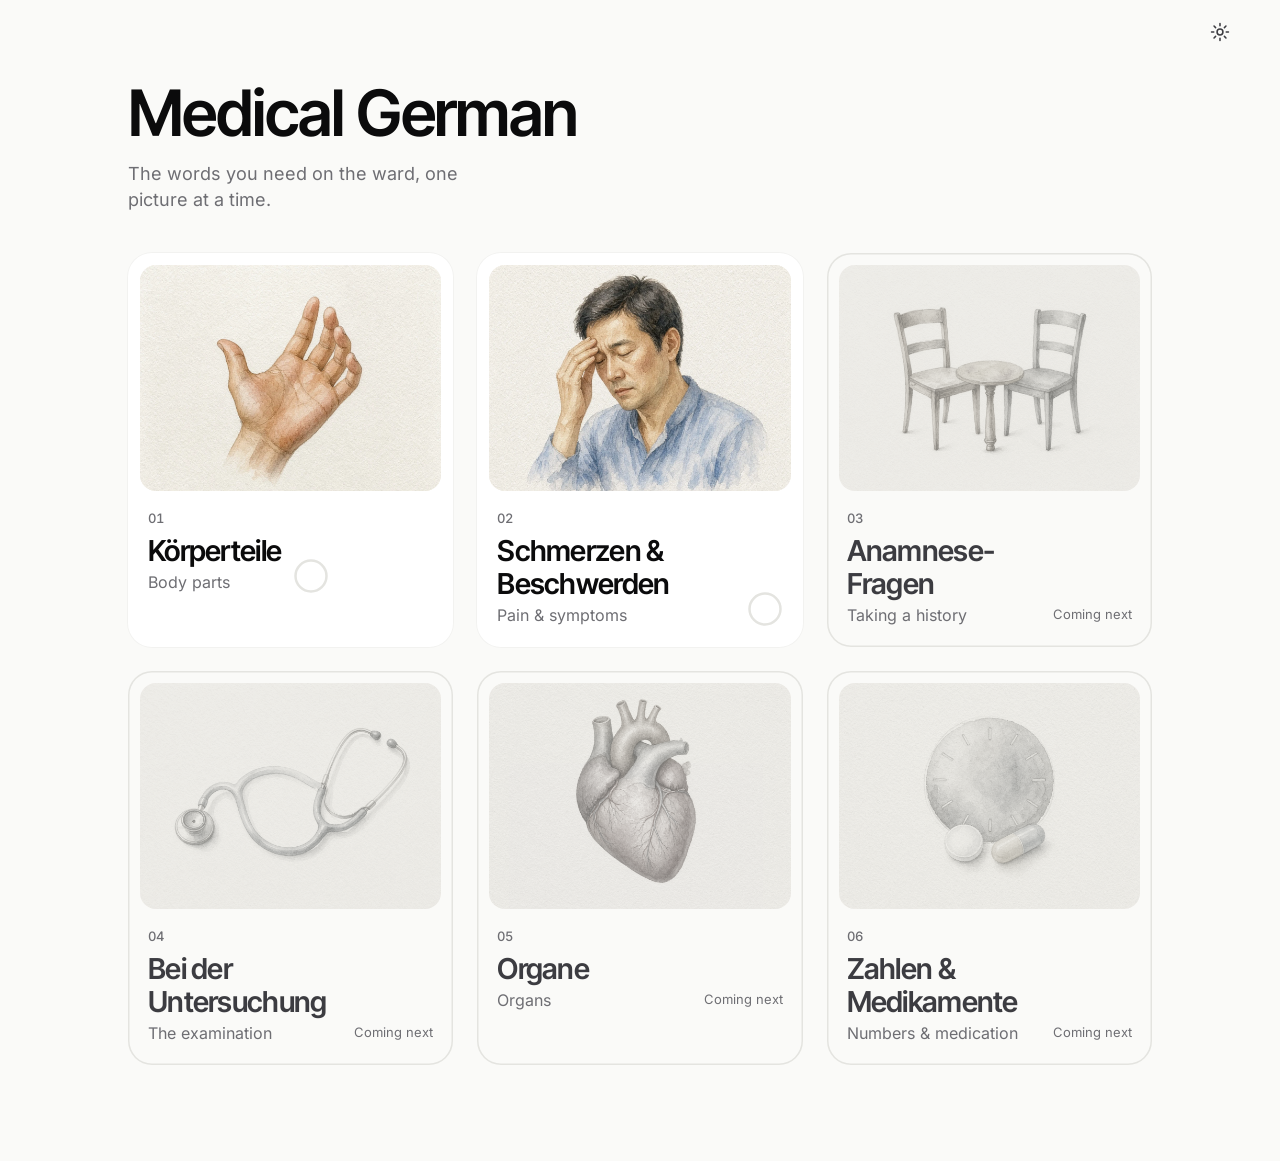
==== index.html @ f3da3a1e "Medical German A1: Module 1 Körperteile + Module 2 Schmerzen & Beschwerden" ====
<!doctype html>
<html lang="en" data-theme="light">
<head>
<meta charset="utf-8">
<meta name="viewport" content="width=device-width, initial-scale=1, viewport-fit=cover">
<title>Medical German</title>
<meta name="description" content="Medical German A1: body parts and the first words on the ward.">
<meta name="theme-color" content="#FAFAF8">
<meta name="color-scheme" content="light dark">
<link rel="manifest" href="manifest.webmanifest">
<link rel="icon" type="image/png" sizes="32x32" href="icons/favicon-32.png">
<link rel="apple-touch-icon" href="icons/apple-touch-icon.png">
<meta name="apple-mobile-web-app-capable" content="yes">
<meta name="apple-mobile-web-app-title" content="Med German">
<link rel="stylesheet" href="css/app.css?v=33c0869d4e">
<script>
/* theme before first paint (no flash) */
(function(){try{var s=JSON.parse(localStorage.getItem('medA1.v1')||'{}').settings||{};var d=s.theme==='dark'||((!s.theme||s.theme==='system')&&matchMedia('(prefers-color-scheme: dark)').matches);document.documentElement.setAttribute('data-theme',d?'dark':'light');}catch(e){}})();
</script>
</head>
<body>
<div id="app"></div>
<div id="toast" role="status" aria-live="polite"></div>
<noscript><p style="padding:48px;font:17px system-ui">This app needs JavaScript.</p></noscript>
<script src="js/app.js?v=33c0869d4e"></script>
</body>
</html>
---- css/app.css ----
/* Medical German A1 — design system (Apple × SpaceX × Tesla). Tokens per plan §5. */
@font-face{font-family:"Inter";src:url("../fonts/inter.woff2") format("woff2");font-weight:100 900;font-style:normal;font-display:swap}
@font-face{font-family:"Inter Tight";src:url("../fonts/inter-tight.woff2") format("woff2");font-weight:100 900;font-style:normal;font-display:swap}

:root{
  --bg:#FAFAF8;--surface:#FFFFFF;--surface-2:#F2F2EF;--hairline:#E4E4E0;
  --ink-1:#0B0B0C;--ink-2:#3C3C41;--ink-3:#6E6E73;
  --accent:#0A5BFF;--accent-tint:rgba(10,91,255,.08);--accent-tint-2:rgba(10,91,255,.14);
  --ok:#12825A;--ok-tint:rgba(18,130,90,.10);--err:#C2372E;--err-tint:rgba(194,55,46,.09);
  --paper:#F6F3EC;
  --a-der:#3A6BC0;--a-das:#2F8A5B;--a-die:#C4463D;--a-pl:#B8862B;
  --shadow-sheet:0 1px 2px rgba(0,0,0,.04),0 8px 24px rgba(0,0,0,.04);
  --ease:cubic-bezier(.2,0,0,1);--ease-sheet:cubic-bezier(.32,.72,0,1);--ease-exit:cubic-bezier(.4,0,1,1);
  --spring:linear(0,.0094 1.1%,.0372 2.3%,.1475 4.8%,.5713 12.3%,.7714 16.7%,.8963 21.2%,.9634 25.4%,1.0018 30.1%,1.0176 35.2%,1.0141 43.8%,1.0018 60.7%,.9995 76.6%,1);
  --r-ctl:12px;--r-card:24px;--r-sheet:28px;
  --pad:24px;--maxw:1120px;--cardw:720px;
  --scale:1;
  --fs-dxl:calc(48px*var(--scale));--fs-dl:calc(40px*var(--scale));--fs-title:calc(28px*var(--scale));
  --fs-head:calc(21px*var(--scale));--fs-body:calc(17px*var(--scale));--fs-call:calc(15px*var(--scale));--fs-cap:calc(13px*var(--scale));
  color-scheme:light;
}
@media (min-width:768px){:root{--pad:48px;--fs-dxl:calc(72px*var(--scale));--fs-dl:calc(56px*var(--scale));--fs-title:calc(34px*var(--scale));--fs-head:calc(22px*var(--scale));--fs-body:calc(18px*var(--scale));--fs-call:calc(16px*var(--scale))}}
@media (min-width:1200px){:root{--fs-dxl:calc(88px*var(--scale));--fs-dl:calc(64px*var(--scale));--fs-title:calc(36px*var(--scale));--fs-head:calc(24px*var(--scale))}}

html[data-theme="dark"]{
  --bg:#000000;--surface:#0E0E10;--surface-2:#17171A;--hairline:#26262A;
  --ink-1:#F5F5F7;--ink-2:#C7C7CC;--ink-3:#8E8E93;
  --accent:#3D7DFF;--accent-tint:rgba(61,125,255,.16);--accent-tint-2:rgba(61,125,255,.24);
  --ok:#34C38A;--ok-tint:rgba(52,195,138,.18);--err:#FF6B61;--err-tint:rgba(255,107,97,.18);
  --a-der:#6F9BEA;--a-das:#4FB984;--a-die:#EE6F66;--a-pl:#DDB054;
  --shadow-sheet:none;color-scheme:dark;
}
html.teach{--scale:1.2}

*{box-sizing:border-box}
html,body{margin:0;height:100%}
body{background:var(--bg);color:var(--ink-1);font:400 var(--fs-body)/1.45 "Inter",system-ui,-apple-system,"Segoe UI",sans-serif;
  -webkit-font-smoothing:antialiased;-moz-osx-font-smoothing:grayscale;text-rendering:optimizeLegibility;
  -webkit-tap-highlight-color:transparent;overflow-x:hidden;transition:background-color .3s var(--ease),color .3s var(--ease)}
button,input{font:inherit;color:inherit}
button{cursor:pointer;background:none;border:0;padding:0;-webkit-user-select:none;user-select:none;touch-action:manipulation}
:focus{outline:none}
:focus-visible{outline:2px solid var(--accent);outline-offset:3px;border-radius:var(--r-ctl)}
.sr{position:absolute!important;width:1px;height:1px;overflow:hidden;clip:rect(0 0 0 0);white-space:nowrap}
.tnum{font-feature-settings:"tnum" 1}
.display{font-family:"Inter Tight","Inter",system-ui,sans-serif;font-weight:600;letter-spacing:-.025em}

/* ---------- App frame ---------- */
#app{min-height:100%;min-height:100dvh}
.view{min-height:100dvh;display:flex;flex-direction:column;animation:viewIn .42s var(--ease-sheet) both}
@keyframes viewIn{from{opacity:0;transform:translateY(8px)}to{opacity:1;transform:none}}
.bar{position:sticky;top:0;z-index:20;display:flex;align-items:center;gap:8px;height:64px;padding:0 max(12px,calc(var(--pad) - 12px));
  padding-top:env(safe-area-inset-top);box-sizing:content-box;background:color-mix(in srgb,var(--bg) 86%,transparent);
  -webkit-backdrop-filter:saturate(180%) blur(20px);backdrop-filter:saturate(180%) blur(20px)}
.bar .spacer{flex:1}
.bar-title{font-size:var(--fs-call);color:var(--ink-3);font-weight:500;white-space:nowrap;overflow:hidden;text-overflow:ellipsis}
.icon-btn{width:48px;height:48px;border-radius:50%;display:inline-grid;place-items:center;color:var(--ink-2);
  transition:background-color .2s var(--ease),transform .12s var(--ease),color .2s var(--ease)}
.icon-btn:hover{background:var(--surface-2);color:var(--ink-1)}
.icon-btn:active{transform:scale(.94)}
.icon-btn svg{width:22px;height:22px;stroke:currentColor;fill:none;stroke-width:1.7;stroke-linecap:round;stroke-linejoin:round}
.icon-btn:focus-visible{border-radius:50%}
.pill-flag{font-size:var(--fs-cap);font-weight:500;color:var(--accent);background:var(--accent-tint);border-radius:999px;padding:6px 12px;white-space:nowrap}
.wrap{width:100%;max-width:var(--maxw);margin:0 auto;padding:0 var(--pad)}
.hair{height:2px;background:var(--hairline);position:relative;overflow:hidden;width:100%}
.hair>i{position:absolute;inset:0 auto 0 0;background:var(--accent);width:0;transition:width .42s var(--ease-sheet)}
.press{transition:transform .12s var(--ease),background-color .2s var(--ease),box-shadow .2s var(--ease),color .2s var(--ease),opacity .2s var(--ease)}
.press:active{transform:scale(.97)}

/* ---------- Buttons ---------- */
.btn{min-height:52px;padding:0 22px;border-radius:var(--r-ctl);display:inline-flex;align-items:center;justify-content:center;gap:10px;
  font-weight:500;font-size:var(--fs-body);background:var(--surface-2);color:var(--ink-1)}
.btn:hover{background:color-mix(in srgb,var(--surface-2) 70%,var(--hairline))}
.btn.primary{background:var(--accent-tint);color:var(--accent)}
.btn.primary:hover{background:var(--accent-tint-2)}
.btn.block{width:100%}
.btn svg{width:18px;height:18px;stroke:currentColor;fill:none;stroke-width:1.8;stroke-linecap:round;stroke-linejoin:round}
.btn[disabled]{opacity:.4;pointer-events:none}
.link{color:var(--accent);font-weight:500}

/* ---------- Article dots ---------- */
.dot{display:inline-block;width:.22em;height:.22em;max-width:13px;max-height:13px;min-width:7px;min-height:7px;border-radius:50%;vertical-align:.2em;margin-right:.32em;background:var(--ink-3)}
.dot.der{background:var(--a-der)}.dot.das{background:var(--a-das)}.dot.die{background:var(--a-die)}.dot.pl{background:var(--a-pl)}
html.nodots .dot{display:none}
.art{color:var(--ink-2);font-weight:500}
.noun{color:var(--ink-1)}

/* ---------- Home ---------- */
.home-head{padding:16px 0 40px}
.home-head h1{font-size:var(--fs-dl);line-height:1.04;margin:0}
.home-head p{margin:14px 0 0;color:var(--ink-3);font-size:var(--fs-body);max-width:34ch}
.review{display:flex;align-items:center;gap:16px;width:100%;text-align:left;padding:20px 24px;border-radius:var(--r-card);background:var(--accent-tint);color:var(--ink-1);margin:0 0 32px}
.review:hover{background:var(--accent-tint-2)}
.review b{font-weight:600;font-size:var(--fs-head);display:block;letter-spacing:-.01em}
.review span{color:var(--ink-3);font-size:var(--fs-call)}
.review .go{margin-left:auto;color:var(--accent)}
.review .go svg{width:22px;height:22px;stroke:currentColor;fill:none;stroke-width:1.8;stroke-linecap:round;stroke-linejoin:round;display:block}
.tiles{display:grid;grid-template-columns:repeat(3,1fr);gap:24px;padding-bottom:96px}
.tile{position:relative;display:flex;flex-direction:column;text-align:left;background:var(--surface);border-radius:var(--r-card);padding:12px 12px 20px;
  transition:transform .2s var(--ease),background-color .2s var(--ease)}
html:not([data-theme="dark"]) .tile{box-shadow:0 0 0 1px rgba(0,0,0,.03)}
.tile.ready:hover{transform:translateY(-2px)}
.tile.ready:active{transform:scale(.985)}
.tile .thumb{border-radius:16px;overflow:hidden;background:var(--paper);aspect-ratio:4/3;position:relative}
.tile .thumb img{width:100%;height:100%;object-fit:cover;display:block;transition:transform .6s var(--ease)}
.tile.ready:hover .thumb img{transform:scale(1.02)}
.tile .meta{display:flex;align-items:flex-end;gap:12px;padding:18px 8px 0}
.tile .num{font-size:var(--fs-cap);color:var(--ink-3);font-weight:500;margin-bottom:6px;display:block}
.tile h2{font-size:calc(var(--fs-title)*.8);line-height:1.15;margin:0;font-weight:600}
.tile .en{color:var(--ink-3);font-size:var(--fs-call);margin-top:4px}
.tile .ring{margin-left:auto;flex:none}
.tile.soon{background:transparent;box-shadow:0 0 0 1.5px var(--hairline) inset!important;cursor:default}
.tile.soon .thumb{background:var(--paper)}
.tile.soon .thumb img{filter:grayscale(.85) contrast(.9);opacity:.55}
html[data-theme="dark"] .tile.soon .thumb img{opacity:.45}
.tile.soon h2{color:var(--ink-2)}
.tile.soon .next{margin-left:auto;font-size:var(--fs-cap);color:var(--ink-3);white-space:nowrap;margin-bottom:3px}
@media (max-width:1023px){.tiles{grid-template-columns:repeat(2,1fr)}}
@media (max-width:599px){
  .home-head{padding:4px 0 28px}
  .tiles{grid-template-columns:1fr;gap:12px}
  .tile{flex-direction:row;align-items:center;padding:10px;gap:4px;min-height:104px}
  .tile .thumb{width:112px;flex:none;border-radius:12px}
  .tile .meta{padding:0 8px 0 12px;flex:1;align-items:center}
  .tile h2{font-size:calc(21px*var(--scale))}
  .tile.soon .next{display:none}
}
.ring circle{fill:none;stroke-width:2.5}
.ring .trk{stroke:var(--hairline)}.ring .val{stroke:var(--accent);stroke-linecap:round;transition:stroke-dashoffset .8s var(--ease-sheet)}

/* ---------- Module page ---------- */
.mod-hero{display:grid;grid-template-columns:minmax(0,1.05fr) minmax(0,1fr);gap:56px;align-items:center;padding:8px 0 48px}
.mod-hero .plate{max-width:560px;width:100%}
.mod-hero h1{font-size:var(--fs-dl);line-height:1.04;margin:0}
.mod-hero .en{color:var(--ink-3);font-size:var(--fs-title);margin-top:6px;font-weight:400;letter-spacing:-.01em;line-height:1.2}
.mastery{display:flex;align-items:center;gap:14px;margin-top:32px;color:var(--ink-2);font-size:var(--fs-call)}
.mastery b{color:var(--ink-1);font-weight:600}
.modes{display:grid;grid-template-columns:1fr 1fr;gap:16px;padding-bottom:40px}
.mode{position:relative;text-align:left;min-height:168px;padding:28px;border-radius:var(--r-card);background:var(--surface-2);display:flex;flex-direction:column;justify-content:flex-end;gap:6px}
.mode:hover,.mode:focus-visible{background:var(--accent-tint)}
.mode:focus-visible{outline:2px solid var(--accent);outline-offset:0;border-radius:var(--r-card)}
.mode b{font-family:"Inter Tight","Inter",sans-serif;font-weight:600;letter-spacing:-.02em;font-size:var(--fs-title);line-height:1.1}
.mode span{color:var(--ink-3);font-size:var(--fs-call)}
.mode .arrow{position:absolute;top:24px;right:24px;color:var(--ink-3);transition:transform .3s var(--ease),color .2s}
.mode:hover .arrow{transform:translateX(3px);color:var(--accent)}
.mode .arrow svg{width:22px;height:22px;stroke:currentColor;fill:none;stroke-width:1.7;stroke-linecap:round;stroke-linejoin:round;display:block}
.mode .rec{position:absolute;top:30px;left:28px;width:8px;height:8px;border-radius:50%;background:var(--accent)}
.words{border-top:1px solid var(--hairline);margin-bottom:96px}
.words summary{list-style:none;display:flex;align-items:center;justify-content:space-between;min-height:64px;cursor:pointer;font-weight:500;color:var(--ink-2);border-radius:var(--r-ctl)}
.words summary::-webkit-details-marker{display:none}
.words summary svg{width:20px;height:20px;stroke:currentColor;fill:none;stroke-width:1.7;transition:transform .3s var(--ease)}
.words[open] summary svg{transform:rotate(180deg)}
.wl{display:grid;grid-template-columns:repeat(2,minmax(0,1fr));column-gap:48px;padding:4px 0 24px}
.wl a{display:grid;grid-template-columns:2.2em minmax(0,1fr) minmax(0,1.3fr);gap:8px;align-items:baseline;padding:12px 0;border-bottom:1px solid var(--hairline);color:inherit;text-decoration:none}
.wl a:hover .de{color:var(--accent)}
.wl .i{color:var(--ink-3);font-size:var(--fs-cap)}
.wl .e{color:var(--ink-3)}
.wl .de{font-weight:500;transition:color .2s}
.wl .de small{color:var(--ink-3);font-weight:400;font-size:var(--fs-call)}
.wl .m{display:inline-block;width:6px;height:6px;border-radius:50%;background:var(--ok);margin-left:8px;vertical-align:.15em}
@media (max-width:899px){.mod-hero{grid-template-columns:1fr;gap:28px;padding-top:0}.mod-hero .plate{max-width:none}.wl{grid-template-columns:1fr}}
@media (max-width:599px){.modes{grid-template-columns:1fr;gap:12px}.mode{min-height:128px;padding:24px}.mode .rec{top:26px;left:24px}}

/* ---------- Plate ---------- */
.plate{position:relative;aspect-ratio:4/3;background:var(--paper);border-radius:var(--r-card);overflow:hidden;isolation:isolate;width:100%}
.plate .vp{position:absolute;inset:0}
.plate img.art{position:absolute;max-width:none;display:block;opacity:0;-webkit-user-drag:none;user-select:none;pointer-events:none}
.plate img.art.on{opacity:1}
.plate img.art.fade{transition:opacity .15s linear}
.plate img.art.fadeblur{transition:opacity .4s var(--ease),filter .4s var(--ease);filter:blur(8px)}
.plate img.art.fadeblur.on{filter:blur(0)}
.plate canvas.gl{position:absolute;inset:0;width:100%;height:100%;display:block;z-index:1}
.plate .shimmer{position:absolute;inset:0;background:linear-gradient(100deg,transparent 30%,rgba(255,255,255,.45) 50%,transparent 70%) var(--paper);background-size:220% 100%;animation:shim 1.6s linear infinite;z-index:0}
@keyframes shim{to{background-position:-120% 0}}
.plate svg.spot{position:absolute;inset:0;width:100%;height:100%;z-index:2;pointer-events:none}
.spot .veil{opacity:0;transition:opacity .5s var(--ease)}
.spot .ringe{fill:none;stroke:var(--accent);stroke-width:2;opacity:0;transition:opacity .4s var(--ease)}
.spot .pulse{fill:none;stroke:var(--accent);stroke-width:2;opacity:0;transform-box:fill-box;transform-origin:center}
.spot.on .veil{opacity:1}.spot.on .ringe{opacity:.95}
.spot.on .pulse{animation:pulse 1.1s var(--ease) .1s 1 both}
@keyframes pulse{0%{opacity:.6;transform:scale(1)}100%{opacity:0;transform:scale(1.7)}}
html[data-theme="dark"] .spot .ringe,html[data-theme="dark"] .spot .pulse{stroke:#0A5BFF}

/* ---------- Stage (Anschauen + Üben) ---------- */
.stage-wrap{flex:1;display:flex;flex-direction:column;width:100%;max-width:var(--cardw);margin:0 auto;padding:12px var(--pad) 40px}
.stage{display:flex;flex-direction:column;gap:0}
.stage .plate{margin-bottom:32px}
.prompt-en{font-size:var(--fs-title);line-height:1.15;font-weight:500;letter-spacing:-.015em;margin:0}
.prompt-hint{color:var(--ink-3);font-size:var(--fs-call);margin-top:6px}
.instr{color:var(--ink-3);font-size:var(--fs-call);margin:0 0 10px}
.de-big{font-size:var(--fs-dxl);line-height:1.02;margin:0}
.de-l{font-size:var(--fs-dl);line-height:1.05;margin:0}
.pl-line{font-size:var(--fs-head);color:var(--ink-2);margin-top:10px}
.reveal-zone{margin-top:24px;min-height:120px}
.reveal-btn{min-height:52px;padding:0 24px;border-radius:999px;background:var(--surface-2);font-weight:500;color:var(--ink-2)}
.reveal-btn:hover{background:var(--accent-tint);color:var(--accent)}
.de-block{animation:focusPull .24s var(--ease) both}
@keyframes focusPull{from{opacity:0;transform:translateY(8px);filter:blur(6px)}to{opacity:1;transform:none;filter:blur(0)}}
.ex{margin-top:28px;font-size:var(--fs-body)}
.ex .en{color:var(--ink-3);margin-top:2px}
.trap{margin-top:16px;color:var(--ink-3);font-size:var(--fs-call);max-width:52ch}
.lat{margin-top:10px;color:var(--ink-3);font-size:var(--fs-call)}
.lat i{font-style:normal;letter-spacing:.01em}
.browse-nav{display:flex;justify-content:space-between;align-items:center;margin-top:auto;padding-top:32px}
.browse-nav .count{color:var(--ink-3);font-size:var(--fs-cap)}
.nav-btn{width:56px;height:56px;border-radius:50%;background:var(--surface-2);display:grid;place-items:center;color:var(--ink-2)}
.nav-btn:hover{background:var(--accent-tint);color:var(--accent)}
.nav-btn[disabled]{opacity:.3;pointer-events:none}
.nav-btn svg{width:22px;height:22px;stroke:currentColor;fill:none;stroke-width:1.8;stroke-linecap:round;stroke-linejoin:round}
.end-card{flex:1;display:flex;flex-direction:column;justify-content:center;gap:12px;padding:48px 0}
.end-card h2{font-size:var(--fs-dl);margin:0;line-height:1.05}
.end-card p{color:var(--ink-3);margin:0 0 28px}
.end-card .row{display:flex;gap:12px;flex-wrap:wrap}

@media (min-width:1000px) and (min-aspect-ratio:5/4){
  .stage-wrap.wide{max-width:1320px}
  .stage-wrap.wide .stage{flex:1;display:grid;grid-template-columns:minmax(0,1.35fr) minmax(0,1fr);gap:72px;align-items:center;align-content:center}
  .stage-wrap.wide .stage>.plate{margin-bottom:0;width:min(100%,calc((100dvh - 230px)*4/3));justify-self:end}
  .stage-wrap.wide .side{min-width:0}
  .stage-wrap.wide .browse-nav{width:100%;padding-top:24px}
}

/* ---------- Options & feedback ---------- */
.answer{margin-top:28px}
.opts{display:grid;grid-template-columns:1fr;gap:10px}
@media (min-width:600px){.opts.grid2{grid-template-columns:repeat(2,minmax(0,1fr))}}
.opts .opt{min-width:0}
.opt{position:relative;min-height:60px;text-align:left;padding:14px 20px;border-radius:var(--r-ctl);box-shadow:inset 0 0 0 1.5px var(--hairline);
  font-size:var(--fs-head);line-height:1.25;display:flex;align-items:center;gap:12px;animation:optIn .32s var(--ease) backwards}
@keyframes optIn{from{opacity:0;transform:translateY(6px)}to{opacity:1;transform:none}}
.opt:hover{background:var(--surface-2)}
.opt.sel{background:var(--accent-tint);box-shadow:inset 0 0 0 1.5px var(--accent)}
.opt.ok{background:var(--ok-tint);box-shadow:inset 0 0 0 1.5px var(--ok)}
.opt.bad{background:var(--err-tint);box-shadow:inset 0 0 0 1.5px var(--err)}
.opt.dim{opacity:.45!important}
.opt .chk{margin-left:auto;width:22px;height:22px;flex:none}
.opt .chk path{fill:none;stroke:var(--ok);stroke-width:2.2;stroke-linecap:round;stroke-linejoin:round;stroke-dasharray:24;stroke-dashoffset:24;animation:chk .24s var(--ease) .05s forwards}
@keyframes chk{to{stroke-dashoffset:0}}
.opts.locked .opt{pointer-events:none}
.shake{animation:shake .26s linear}
@keyframes shake{0%,100%{transform:none}20%{transform:translateX(-4px)}40%{transform:translateX(4px)}60%{transform:translateX(-4px)}80%{transform:translateX(4px)}}
.art3{display:grid;grid-template-columns:repeat(3,1fr);gap:12px}
.art3 .opt{justify-content:center;font-family:"Inter Tight","Inter",sans-serif;font-weight:600;font-size:calc(var(--fs-head)*1.15);min-height:72px;text-align:center}
.art3 .opt .dot{margin-right:.4em}
.imgopts{display:grid;grid-template-columns:1fr 1fr;gap:12px}
.imgopt{padding:6px;border-radius:calc(var(--r-card) - 4px);box-shadow:inset 0 0 0 1.5px var(--hairline);animation:optIn .32s var(--ease) backwards}
.imgopt .plate{border-radius:16px}
.imgopt:hover{background:var(--surface-2)}
.imgopt.ok{background:var(--ok-tint);box-shadow:inset 0 0 0 2px var(--ok)}
.imgopt.bad{background:var(--err-tint);box-shadow:inset 0 0 0 2px var(--err)}
.imgopt.dim{opacity:.45!important}
.feedback{margin-top:18px;min-height:28px;font-size:var(--fs-call);color:var(--ink-2)}
.feedback .fb-de{font-size:var(--fs-head);color:var(--ink-1);font-weight:500;margin-bottom:6px}
.feedback .fb-de.ok{color:var(--ok)}
.feedback .fb-note{color:var(--ink-3)}
.feedback .fb-rule{color:var(--ink-3);margin-top:6px}
.cont{margin-top:20px}
.input-row{display:flex;gap:10px;align-items:stretch}
.tin{flex:1;min-width:0;min-height:64px;padding:0 20px;border-radius:var(--r-ctl);border:0;background:var(--surface);box-shadow:inset 0 0 0 1.5px var(--hairline);
  font-size:var(--fs-head);font-family:"Inter Tight","Inter",sans-serif;font-weight:500;letter-spacing:-.01em;transition:box-shadow .2s var(--ease),background-color .2s}
.tin:focus{box-shadow:inset 0 0 0 1.5px var(--accent)}
.tin.ok{background:var(--ok-tint);box-shadow:inset 0 0 0 1.5px var(--ok)}
.tin.bad{background:var(--err-tint);box-shadow:inset 0 0 0 1.5px var(--err)}
.tin.almost{background:var(--surface-2);box-shadow:inset 0 0 0 1.5px var(--ink-3)}
.uml{display:flex;gap:8px;margin-top:10px}
.uml button{min-width:52px;height:44px;border-radius:999px;background:var(--surface-2);font-size:var(--fs-body);font-weight:500;color:var(--ink-2)}
.uml button:hover{background:var(--accent-tint);color:var(--accent)}
.sent{font-size:var(--fs-title);line-height:1.3;font-weight:500;letter-spacing:-.01em}
.sent .gap{display:inline-block;min-width:3.2em;border-bottom:2px solid var(--ink-3);margin:0 .12em;text-align:center;color:var(--accent);transition:color .2s}
.sent .gap.ok{color:var(--ok);border-color:var(--ok)}.sent .gap.bad{color:var(--err);border-color:var(--err)}
.sent-en{color:var(--ink-3);margin-top:8px;font-size:var(--fs-body)}
.tiles-line{min-height:72px;display:flex;flex-wrap:wrap;gap:8px;align-content:flex-start;padding:10px;border-radius:var(--r-ctl);box-shadow:inset 0 0 0 1.5px var(--hairline);transition:background-color .2s,box-shadow .2s}
.tiles-line.ok{background:var(--ok-tint);box-shadow:inset 0 0 0 1.5px var(--ok)}
.tiles-line.bad{background:var(--err-tint);box-shadow:inset 0 0 0 1.5px var(--err)}
.bank{display:flex;flex-wrap:wrap;gap:8px;margin-top:14px;min-height:52px}
.wt{min-height:48px;padding:0 18px;border-radius:999px;background:var(--surface-2);font-size:var(--fs-head);font-weight:500;letter-spacing:-.01em;
  animation:tileIn .35s var(--spring) both}
@keyframes tileIn{from{transform:scale(.86);opacity:0}to{transform:none;opacity:1}}
.wt:hover{background:var(--accent-tint);color:var(--accent)}
.wt.ghost{visibility:hidden}
.tiles-line .wt{background:var(--surface)}
html[data-theme="dark"] .tiles-line .wt{background:var(--surface-2)}
.actions{display:flex;gap:10px;margin-top:20px;flex-wrap:wrap}
.selfrate{display:grid;grid-template-columns:1fr 1fr;gap:10px;margin-top:24px}

/* ---------- Body map ---------- */
.maps{display:flex;gap:20px;justify-content:center;align-items:flex-start}
.map{position:relative;flex:1;max-width:340px;background:var(--paper);border-radius:var(--r-card);overflow:hidden;touch-action:manipulation;cursor:crosshair}
.map.land{max-width:none}
.map img{display:block;width:100%;height:auto;-webkit-user-drag:none;user-select:none;pointer-events:none}
.map svg{position:absolute;inset:0;width:100%;height:100%;pointer-events:none}
.map .tap{fill:none;stroke:var(--ink-1);stroke-width:2;opacity:.9}
.map .tap-dot{fill:var(--ink-1)}
.map .hit-ok{fill:rgba(18,130,90,.16);stroke:#12825A;stroke-width:2}
.map .hit-bad{fill:rgba(194,55,46,.14);stroke:#C2372E;stroke-width:2}
.map .hit-target{fill:rgba(18,130,90,.16);stroke:#12825A;stroke-width:2;stroke-dasharray:5 4}
.map .lead{stroke:#12825A;stroke-width:2;stroke-dasharray:3 4}
.map .reg-draw{animation:regIn .3s var(--ease) both}
@keyframes regIn{from{opacity:0}to{opacity:1}}
.map-switch{display:flex;justify-content:center;margin-bottom:14px}
.map-cap{position:absolute;left:0;right:0;bottom:10px;text-align:center;font-size:var(--fs-cap);color:#6E6E73;pointer-events:none}
.stage-wrap.mapmode{max-width:900px}
@media (min-width:1000px) and (min-aspect-ratio:5/4){
  .stage-wrap.wide.mapmode{max-width:1400px}
  .stage-wrap.wide.mapmode .stage{grid-template-columns:minmax(0,1.8fr) minmax(0,1fr);gap:56px}
  .stage-wrap.wide.mapmode .maps{max-height:calc(100dvh - 200px)}
  .stage-wrap.wide.mapmode .map{max-width:calc((100dvh - 190px)*.75)}
  .stage-wrap.wide.mapmode .map.land{max-width:none}
}

/* ---------- Segmented control ---------- */
.seg{position:relative;display:inline-grid;grid-auto-flow:column;grid-auto-columns:1fr;background:var(--surface-2);border-radius:999px;padding:4px;isolation:isolate}
.seg button{position:relative;z-index:1;min-height:44px;padding:0 20px;border-radius:999px;font-weight:500;font-size:var(--fs-call);color:var(--ink-2);white-space:nowrap;transition:color .25s var(--ease)}
.seg button[aria-pressed="true"]{color:var(--ink-1)}
.seg .thumbp{position:absolute;z-index:0;top:4px;bottom:4px;left:4px;border-radius:999px;background:var(--surface);box-shadow:0 1px 2px rgba(0,0,0,.06),0 2px 8px rgba(0,0,0,.05);transition:transform .35s var(--spring),width .35s var(--spring)}
html[data-theme="dark"] .seg .thumbp{background:#2C2C31;box-shadow:none}
.seg.block{display:grid;width:100%}

/* ---------- Setup / sheets ---------- */
.sheet-page{flex:1;width:100%;max-width:640px;margin:0 auto;padding:8px var(--pad) 64px}
.sheet-page h1{font-size:var(--fs-dl);line-height:1.04;margin:0 0 8px}
.sheet-page .sub{color:var(--ink-3);margin:0 0 40px}
.field{margin-bottom:32px}
.field>label,.field>.lab{display:block;font-weight:500;margin-bottom:12px;color:var(--ink-1)}
.typelist{display:grid;gap:8px}
.typelist button{min-height:56px;text-align:left;padding:0 18px;border-radius:var(--r-ctl);box-shadow:inset 0 0 0 1.5px var(--hairline);display:flex;align-items:center;gap:12px}
.typelist button:hover{background:var(--surface-2)}
.typelist button[aria-pressed="true"]{background:var(--accent-tint);box-shadow:inset 0 0 0 1.5px var(--accent)}
.typelist button span{color:var(--ink-3);font-size:var(--fs-call);margin-left:auto;text-align:right}
.set-row{display:flex;align-items:center;justify-content:space-between;gap:16px;min-height:64px;border-bottom:1px solid var(--hairline)}
.set-row .t{font-weight:500}.set-row .d{color:var(--ink-3);font-size:var(--fs-call);margin-top:2px;max-width:42ch}
.switch{position:relative;width:52px;height:32px;border-radius:999px;background:var(--hairline);flex:none;transition:background-color .25s var(--ease)}
.switch::after{content:"";position:absolute;top:3px;left:3px;width:26px;height:26px;border-radius:50%;background:#fff;box-shadow:0 1px 3px rgba(0,0,0,.2);transition:transform .35s var(--spring)}
.switch[aria-checked="true"]{background:var(--accent)}
.switch[aria-checked="true"]::after{transform:translateX(20px)}
.set-group{margin:40px 0 0}
.set-group h2{font-size:var(--fs-cap);font-weight:600;color:var(--ink-3);letter-spacing:.04em;text-transform:uppercase;margin:0 0 4px}
.btnrow{display:flex;gap:10px;flex-wrap:wrap;margin-top:16px}
.btn.danger{color:var(--err)}
.mistakes{margin-top:8px}
.mistakes li{padding:10px 0;border-bottom:1px solid var(--hairline);list-style:none;display:flex;justify-content:space-between;gap:16px}
.mistakes ul{padding:0;margin:0}
.mistakes .e{color:var(--ink-3)}
.confirm{margin-top:16px;padding:20px;border-radius:var(--r-card);background:var(--err-tint)}
.confirm p{margin:0 0 14px}

/* ---------- Summary ---------- */
.sum{flex:1;width:100%;max-width:640px;margin:0 auto;padding:24px var(--pad) 64px}
.sum .big{font-size:calc(var(--fs-dxl)*1.25);line-height:1;margin:24px 0 4px}
.sum .big small{font-size:.42em;color:var(--ink-3);font-weight:500;letter-spacing:-.01em}
.sum .cap{color:var(--ink-3);margin:0 0 40px}
.sum h2{font-size:var(--fs-call);font-weight:500;color:var(--ink-3);margin:0 0 8px}
.sum ul{list-style:none;padding:0;margin:0 0 32px}
.sum li{display:flex;justify-content:space-between;gap:16px;padding:14px 0;border-bottom:1px solid var(--hairline)}
.sum li .e{color:var(--ink-3)}
.sum .nextrev{color:var(--ink-2);margin:0 0 32px}
.sum .row{display:flex;gap:12px;flex-wrap:wrap}

/* ---------- Toast ---------- */
#toast{position:fixed;left:50%;bottom:calc(24px + env(safe-area-inset-bottom));transform:translate(-50%,20px);opacity:0;pointer-events:none;z-index:100;
  background:var(--ink-1);color:var(--bg);padding:12px 18px;border-radius:999px;font-size:var(--fs-call);font-weight:500;transition:opacity .3s var(--ease),transform .4s var(--ease-sheet);display:flex;gap:14px;align-items:center}
#toast.on{opacity:1;transform:translate(-50%,0);pointer-events:auto}
#toast button{color:inherit;font-weight:600;text-decoration:underline;text-underline-offset:3px}

/* ---------- Reduced motion ---------- */
@media (prefers-reduced-motion:reduce){
  *,*::before,*::after{animation-duration:.15s!important;animation-delay:0s!important;transition-duration:.15s!important}
  .view{animation-name:fadeOnly}.de-block{animation-name:fadeOnly}.opt,.imgopt,.wt{animation-name:fadeOnly}
  .shake{animation:none!important}.spot.on .pulse{animation:none!important}
  .tile.ready:hover{transform:none}.tile.ready:hover .thumb img{transform:none}
  .press:active,.icon-btn:active,.tile.ready:active{transform:none}
}
html.rm *,html.rm *::before,html.rm *::after{animation-duration:.15s!important;animation-delay:0s!important;transition-duration:.15s!important}
html.rm .view,html.rm .de-block,html.rm .opt,html.rm .imgopt,html.rm .wt{animation-name:fadeOnly}
html.rm .shake{animation:none!important}html.rm .spot.on .pulse{animation:none!important}
@keyframes fadeOnly{from{opacity:0}to{opacity:1}}
::view-transition-old(root),::view-transition-new(root){animation-duration:.32s;animation-timing-function:var(--ease)}

@media (max-width:599px){.typelist button{min-height:64px;flex-direction:column;align-items:flex-start;justify-content:center;gap:2px;padding:10px 18px}.typelist button span{margin-left:0;text-align:left}}

/* ---------- Term pairs (type 11) ---------- */
.stage-wrap.pairsmode{max-width:820px}
.stage-wrap.wide.pairsmode .stage{display:flex;flex-direction:column;justify-content:center}
.pairs{display:grid;grid-template-columns:1fr 1fr;gap:12px 16px}
.pcol{display:grid;grid-auto-rows:minmax(64px,auto);gap:10px}
.opt.pc{min-height:64px;padding:12px 16px}
.opt.pc .pcl{flex:1 1 auto;min-width:0;overflow-wrap:normal;hyphens:manual}
.opt.pc .art{white-space:nowrap}
.opt.pc .term{font-style:italic;font-family:"Inter Tight","Inter",sans-serif}
.opt.pc.ok{pointer-events:none}
.opt.pc .chk{width:18px;height:18px}
@media (max-width:599px){.pairs{gap:10px 10px}.opt.pc{padding:10px 12px;font-size:calc(var(--fs-head)*.88)}}
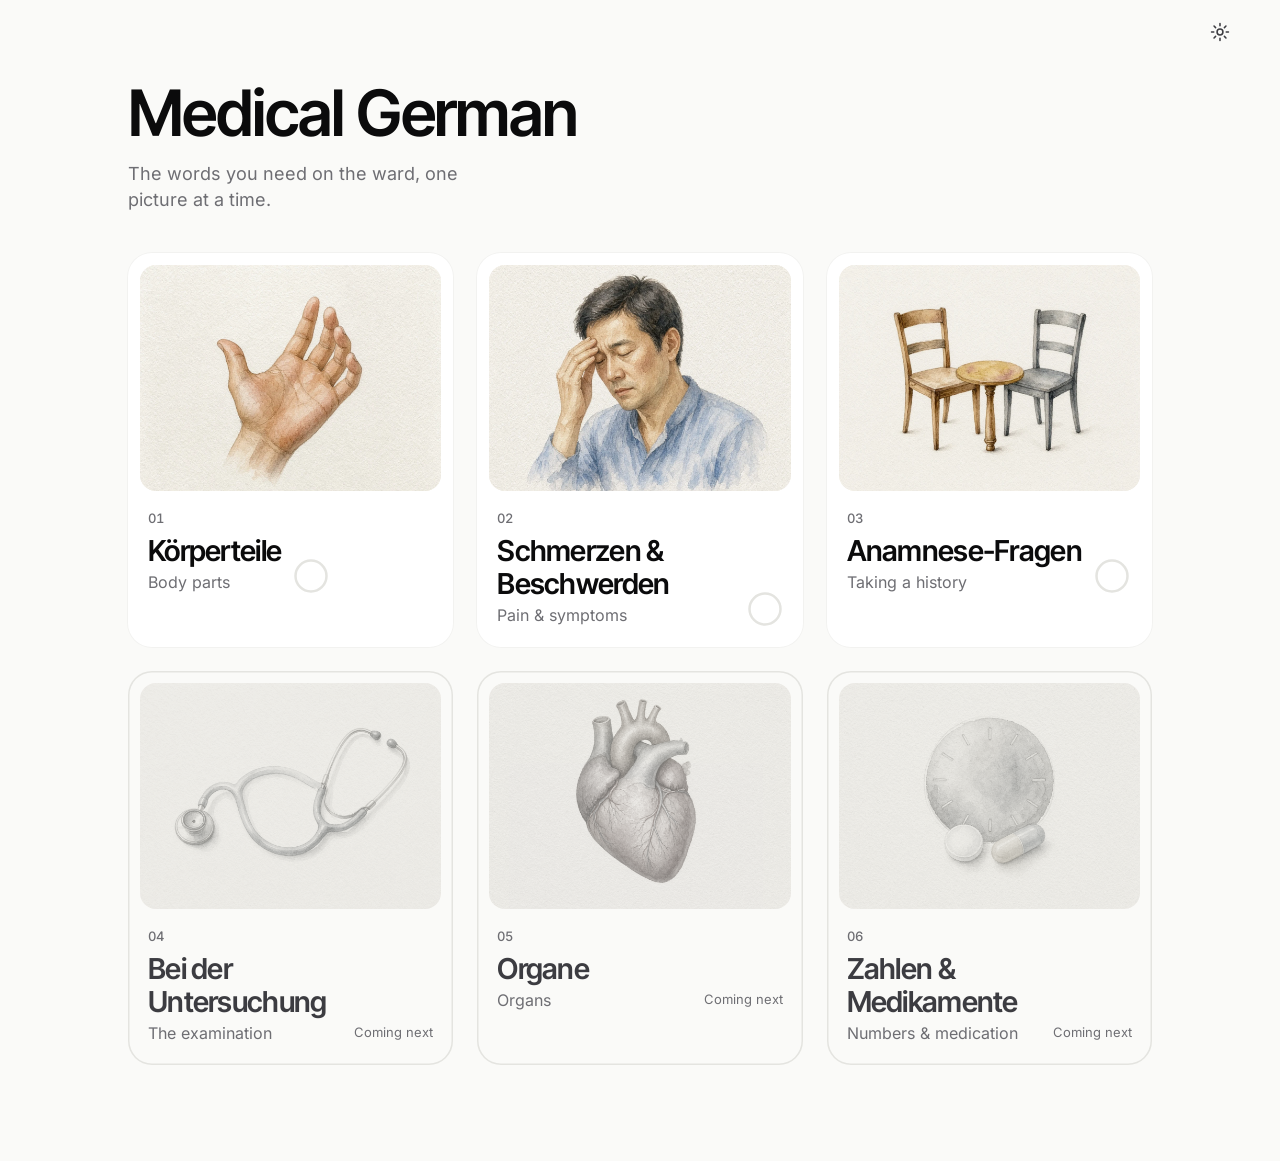
==== commit e71146b9: "Module 3 Anamnese-Fragen + engine fixes (build 37c4c6a406)" ====
--- a/index.html
+++ b/index.html
@@ -12,7 +12,7 @@
 <link rel="apple-touch-icon" href="icons/apple-touch-icon.png">
 <meta name="apple-mobile-web-app-capable" content="yes">
 <meta name="apple-mobile-web-app-title" content="Med German">
-<link rel="stylesheet" href="css/app.css?v=33c0869d4e">
+<link rel="stylesheet" href="css/app.css?v=37c4c6a406">
 <script>
 /* theme before first paint (no flash) */
 (function(){try{var s=JSON.parse(localStorage.getItem('medA1.v1')||'{}').settings||{};var d=s.theme==='dark'||((!s.theme||s.theme==='system')&&matchMedia('(prefers-color-scheme: dark)').matches);document.documentElement.setAttribute('data-theme',d?'dark':'light');}catch(e){}})();
@@ -22,6 +22,6 @@
 <div id="app"></div>
 <div id="toast" role="status" aria-live="polite"></div>
 <noscript><p style="padding:48px;font:17px system-ui">This app needs JavaScript.</p></noscript>
-<script src="js/app.js?v=33c0869d4e"></script>
+<script src="js/app.js?v=37c4c6a406"></script>
 </body>
 </html>
--- a/css/app.css
+++ b/css/app.css
@@ -267,7 +267,7 @@
 .uml button:hover{background:var(--accent-tint);color:var(--accent)}
 .sent{font-size:var(--fs-title);line-height:1.3;font-weight:500;letter-spacing:-.01em}
 .sent .gap{display:inline-block;min-width:3.2em;border-bottom:2px solid var(--ink-3);margin:0 .12em;text-align:center;color:var(--accent);transition:color .2s}
-.sent .gap.ok{color:var(--ok);border-color:var(--ok)}.sent .gap.bad{color:var(--err);border-color:var(--err)}
+.sent .gap.ok{color:var(--ok);border-color:var(--ok)}.sent .gap.filled{min-width:0;padding:0 .06em}.sent .gap.last{margin-right:0}.sent .nowrap{white-space:nowrap}.sent .gap.bad{color:var(--err);border-color:var(--err)}
 .sent-en{color:var(--ink-3);margin-top:8px;font-size:var(--fs-body)}
 .tiles-line{min-height:72px;display:flex;flex-wrap:wrap;gap:8px;align-content:flex-start;padding:10px;border-radius:var(--r-ctl);box-shadow:inset 0 0 0 1.5px var(--hairline);transition:background-color .2s,box-shadow .2s}
 .tiles-line.ok{background:var(--ok-tint);box-shadow:inset 0 0 0 1.5px var(--ok)}
@@ -390,3 +390,39 @@
 .opt.pc.ok{pointer-events:none}
 .opt.pc .chk{width:18px;height:18px}
 @media (max-width:599px){.pairs{gap:10px 10px}.opt.pc{padding:10px 12px;font-size:calc(var(--fs-head)*.88)}}
+
+/* ---------- M3 · questions, dialogue, pain scale ---------- */
+.qde{display:block}
+.de-big .qde,.de-l .qde{font-size:var(--fs-title);line-height:1.22;font-weight:500;letter-spacing:-.012em}
+.opt .qde{font-size:inherit}
+.qde b.vb{font-weight:inherit;text-decoration:underline;text-decoration-color:var(--accent);text-decoration-thickness:2px;text-underline-offset:.2em}
+.pl-line.qpat{font-size:var(--fs-call);color:var(--ink-3);margin-top:12px}
+.ex.answers{margin-top:24px}
+.ex.answers .who{font-size:var(--fs-cap);color:var(--ink-3);text-transform:uppercase;letter-spacing:.06em;margin-bottom:6px}
+.ex.answers .a+.a{margin-top:10px}
+.nrs{margin-top:16px;max-width:440px}
+.nrs-row{display:grid;grid-template-columns:repeat(11,1fr);gap:3px}
+.nrs-c{display:flex;align-items:center;justify-content:center;height:30px;border-radius:7px;font-size:var(--fs-cap);font-variant-numeric:tabular-nums;font-weight:500;color:var(--ink-1);
+  background:color-mix(in srgb,color-mix(in srgb,#2F8A5B calc((1 - var(--k))*100%),#C4463D) 22%,transparent)}
+.nrs-l{display:flex;justify-content:space-between;font-size:var(--fs-cap);color:var(--ink-3);margin-top:4px}
+.stage-wrap.wide.dlgmode{max-width:var(--cardw)}
+.stage-wrap.wide.dlgmode .stage{display:flex;flex-direction:column}
+.dlg{display:flex;flex-direction:column;gap:10px;margin:20px 0 22px}
+.dl{max-width:88%;padding:11px 16px 12px;border-radius:18px;font-size:var(--fs-head);line-height:1.3;overflow-wrap:normal}
+.dl .who{display:block;font-size:var(--fs-cap);color:var(--ink-3);margin-bottom:2px;letter-spacing:.02em}
+.dl .dt{display:block}
+.dl .den{display:block;font-size:var(--fs-call);color:var(--ink-3);margin-top:4px}
+.dl.doc{align-self:flex-start;background:var(--surface-2);border-bottom-left-radius:6px}
+.dl.pat{align-self:flex-end;background:var(--accent-tint);border-bottom-right-radius:6px}
+.dl.ctx{opacity:.62;font-size:var(--fs-body)}
+.dl.gapl{box-shadow:inset 0 0 0 1.5px var(--hairline);background:transparent}
+.dl.gapl.ok{box-shadow:inset 0 0 0 1.5px var(--ok);background:var(--ok-tint)}
+.dl.gapl.fix{box-shadow:inset 0 0 0 1.5px var(--err);background:var(--err-tint)}
+.dgap{display:inline-block;min-width:4em;border-bottom:2px solid var(--ink-3);color:var(--accent);text-align:center}
+.minia{margin:0 0 40px}
+.minia h2{font-size:var(--fs-head);margin:0}
+.minia p{color:var(--ink-3);font-size:var(--fs-call);margin:6px 0 16px}
+.minia-row{display:grid;grid-template-columns:1fr 1fr;gap:16px}
+.mode.small{min-height:112px;padding:22px}
+.mode.small b{font-size:var(--fs-head)}
+@media (max-width:599px){.minia-row{grid-template-columns:1fr}.dl{max-width:94%}}
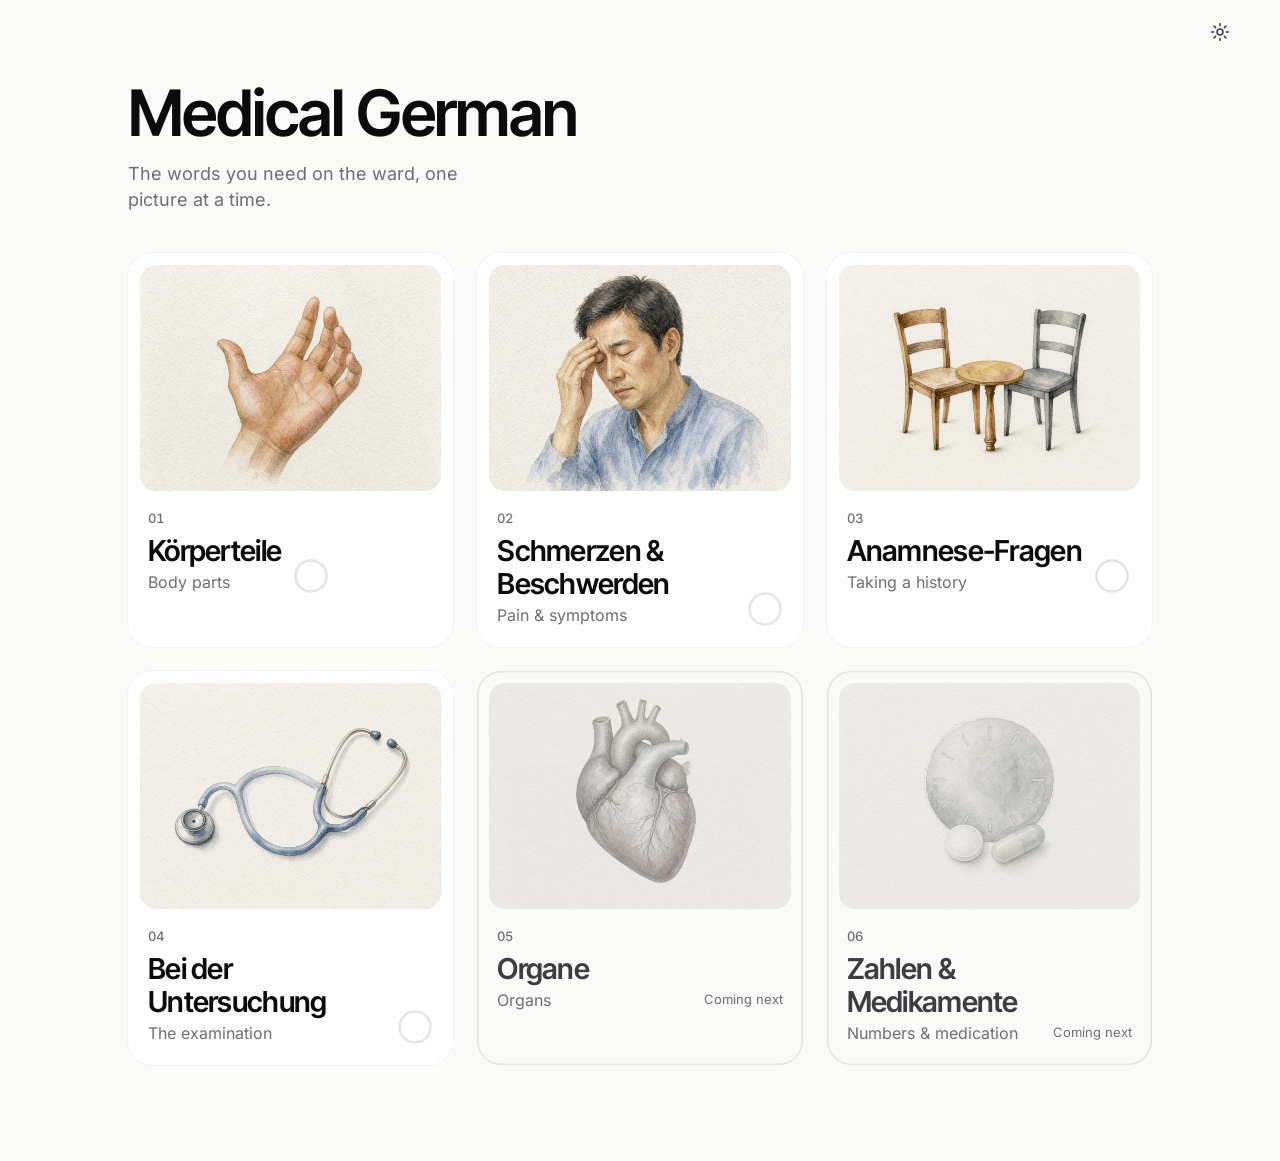
==== commit dc359ace: "Module 4 Bei der Untersuchung (build a7a67b88ca)" ====
--- a/index.html
+++ b/index.html
@@ -12,7 +12,7 @@
 <link rel="apple-touch-icon" href="icons/apple-touch-icon.png">
 <meta name="apple-mobile-web-app-capable" content="yes">
 <meta name="apple-mobile-web-app-title" content="Med German">
-<link rel="stylesheet" href="css/app.css?v=37c4c6a406">
+<link rel="stylesheet" href="css/app.css?v=a7a67b88ca">
 <script>
 /* theme before first paint (no flash) */
 (function(){try{var s=JSON.parse(localStorage.getItem('medA1.v1')||'{}').settings||{};var d=s.theme==='dark'||((!s.theme||s.theme==='system')&&matchMedia('(prefers-color-scheme: dark)').matches);document.documentElement.setAttribute('data-theme',d?'dark':'light');}catch(e){}})();
@@ -22,6 +22,6 @@
 <div id="app"></div>
 <div id="toast" role="status" aria-live="polite"></div>
 <noscript><p style="padding:48px;font:17px system-ui">This app needs JavaScript.</p></noscript>
-<script src="js/app.js?v=37c4c6a406"></script>
+<script src="js/app.js?v=a7a67b88ca"></script>
 </body>
 </html>
--- a/css/app.css
+++ b/css/app.css
@@ -426,3 +426,27 @@
 .mode.small{min-height:112px;padding:22px}
 .mode.small b{font-size:var(--fs-head)}
 @media (max-width:599px){.minia-row{grid-template-columns:1fr}.dl{max-width:94%}}
+
+/* ---------- M4 · instructions: sich, correct form, exam steps ---------- */
+.qde i.rf{font-style:normal;text-decoration:underline dotted;text-decoration-color:var(--ink-3);text-decoration-thickness:1.5px;text-underline-offset:.22em}
+.ex.inf{margin-top:18px}
+.ex.inf .en{font-size:var(--fs-cap);color:var(--ink-3);text-transform:uppercase;letter-spacing:.06em;margin-bottom:4px}
+.opts.sents .opt{font-size:var(--fs-body);line-height:1.3;overflow-wrap:normal;hyphens:manual}
+.stage-wrap.wide.seqmode{max-width:var(--cardw)}
+.stage-wrap.wide.seqmode .stage{display:flex;flex-direction:column;width:100%}
+.seq-stage .side{width:100%}
+.seq{list-style:none;margin:18px 0 14px;padding:10px;display:flex;flex-direction:column;gap:8px;border-radius:var(--r-ctl);box-shadow:inset 0 0 0 1.5px var(--hairline);transition:background-color .2s,box-shadow .2s}
+.seq.ok{background:var(--ok-tint);box-shadow:inset 0 0 0 1.5px var(--ok)}
+.seq.bad{background:var(--err-tint);box-shadow:inset 0 0 0 1.5px var(--err)}
+.seq li{display:block}
+.seq .slot{width:100%;min-height:52px;display:flex;align-items:center;gap:12px;padding:8px 14px;border-radius:10px;background:var(--surface);text-align:left;font-size:var(--fs-body);line-height:1.3}
+html[data-theme="dark"] .seq .slot{background:var(--surface-2)}
+.seq .slot.empty{background:transparent;box-shadow:inset 0 0 0 1.5px var(--hairline)}
+.seq .slot.fixed.right{box-shadow:inset 0 0 0 1.5px var(--ok)}
+.seq .sn{flex:none;width:26px;height:26px;border-radius:50%;display:inline-flex;align-items:center;justify-content:center;font-size:var(--fs-cap);font-weight:600;color:var(--ink-3);box-shadow:inset 0 0 0 1.5px var(--hairline);font-variant-numeric:tabular-nums}
+.seq .st{min-width:0;overflow-wrap:normal}
+.seq-bank{display:flex;flex-direction:column;gap:10px}
+.seq-bank .opt{font-size:var(--fs-body);min-height:56px}
+.seq-bank .opt.ghost{visibility:hidden}
+.seq-en{margin:8px 0 0;padding-left:1.4em;color:var(--ink-3);font-size:var(--fs-call)}
+.seq-en li+li{margin-top:2px}
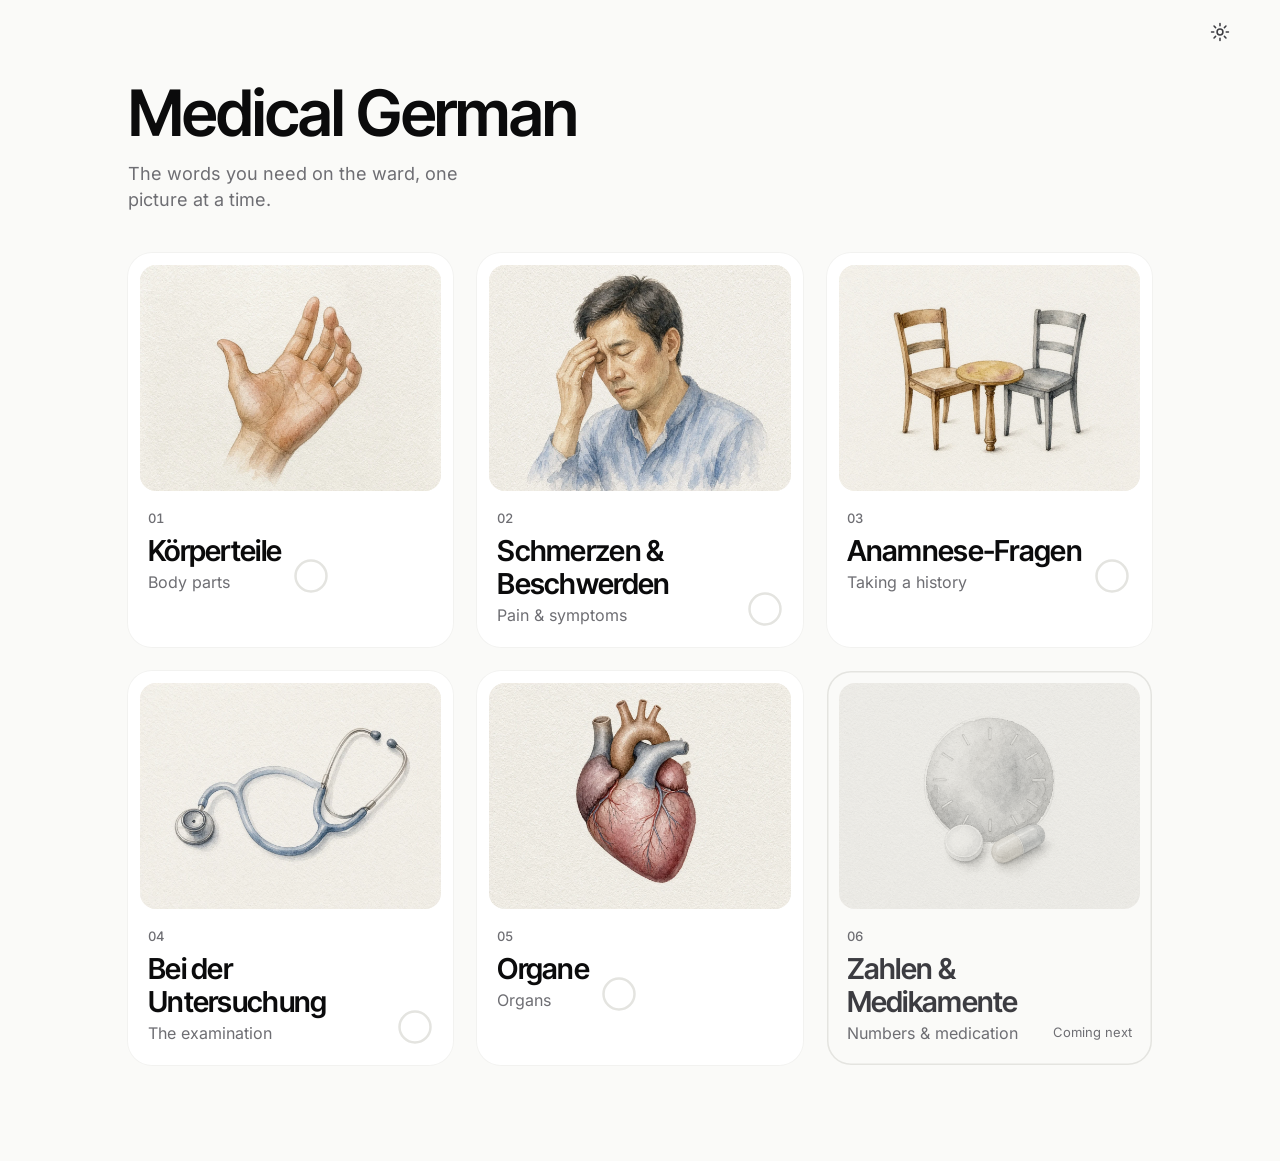
==== commit 11becbea: "Modul 5: Organe (build f0b0cc4f94)" ====
--- a/index.html
+++ b/index.html
@@ -12,7 +12,7 @@
 <link rel="apple-touch-icon" href="icons/apple-touch-icon.png">
 <meta name="apple-mobile-web-app-capable" content="yes">
 <meta name="apple-mobile-web-app-title" content="Med German">
-<link rel="stylesheet" href="css/app.css?v=a7a67b88ca">
+<link rel="stylesheet" href="css/app.css?v=f0b0cc4f94">
 <script>
 /* theme before first paint (no flash) */
 (function(){try{var s=JSON.parse(localStorage.getItem('medA1.v1')||'{}').settings||{};var d=s.theme==='dark'||((!s.theme||s.theme==='system')&&matchMedia('(prefers-color-scheme: dark)').matches);document.documentElement.setAttribute('data-theme',d?'dark':'light');}catch(e){}})();
@@ -22,6 +22,6 @@
 <div id="app"></div>
 <div id="toast" role="status" aria-live="polite"></div>
 <noscript><p style="padding:48px;font:17px system-ui">This app needs JavaScript.</p></noscript>
-<script src="js/app.js?v=a7a67b88ca"></script>
+<script src="js/app.js?v=f0b0cc4f94"></script>
 </body>
 </html>
--- a/css/app.css
+++ b/css/app.css
@@ -450,3 +450,25 @@
 .seq-bank .opt.ghost{visibility:hidden}
 .seq-en{margin:8px 0 0;padding-left:1.4em;color:var(--ink-3);font-size:var(--fs-call)}
 .seq-en li+li{margin-top:2px}
+/* M5 · compound builder */
+.cp-sum{margin-top:10px;font-size:var(--fs-head);line-height:1.5}
+.cp-sum .art.der{color:var(--a-der)}.cp-sum .art.das{color:var(--a-das)}.cp-sum .art.die{color:var(--a-die)}
+.cp-plus{color:var(--ink-3,#8E8E93);padding:0 2px}
+.cp-arts{display:flex;gap:8px;margin-bottom:10px}
+.cp-arts .wt{display:inline-flex;align-items:center;gap:8px;padding:0 16px}
+.cp-arts .wt.on{background:var(--accent-tint);color:var(--accent);box-shadow:inset 0 0 0 1.5px var(--accent)}
+.cp-line{gap:0;align-items:center}
+.cp-line .cp-a{font-size:var(--fs-head);font-weight:600;margin-right:10px;padding-left:6px}
+.cp-line .cp-a.der{color:var(--a-der)}.cp-line .cp-a.das{color:var(--a-das)}.cp-line .cp-a.die{color:var(--a-die)}
+.cp-line .cp-piece{padding:0 10px;border-radius:0}
+.cp-line .cp-piece:first-of-type{border-radius:999px 0 0 999px;padding-left:16px}
+.cp-line .cp-piece:last-child{border-radius:0 999px 999px 0;padding-right:16px}
+.cp-line .cp-piece:only-of-type{border-radius:999px;padding:0 16px}
+.cp-line .cp-piece.joined{box-shadow:inset 1px 0 0 var(--hairline)}
+.cpw{color:var(--ink-1)}
+.fb-de .fuge,.cpw .fuge{color:var(--accent);text-decoration:underline;text-underline-offset:3px;font-weight:600}
+.map .dim{fill:#F4F0E8;fill-opacity:.65;stroke:none}
+html.rm .map .dim{animation:none}
+/* M5: long compounds (Bauchspeicheldrüse) — on narrow phones the English goes under the German instead of a third column */
+@media (max-width:599px){.wl a{grid-template-columns:2.2em minmax(0,1fr);row-gap:2px}.wl .i{grid-column:1;grid-row:1}.wl .de{grid-column:2;grid-row:1}.wl .e{grid-column:2;grid-row:2}}
+.cp-sum .cp-pt{white-space:nowrap}   /* article stays with its noun when the sum wraps */
